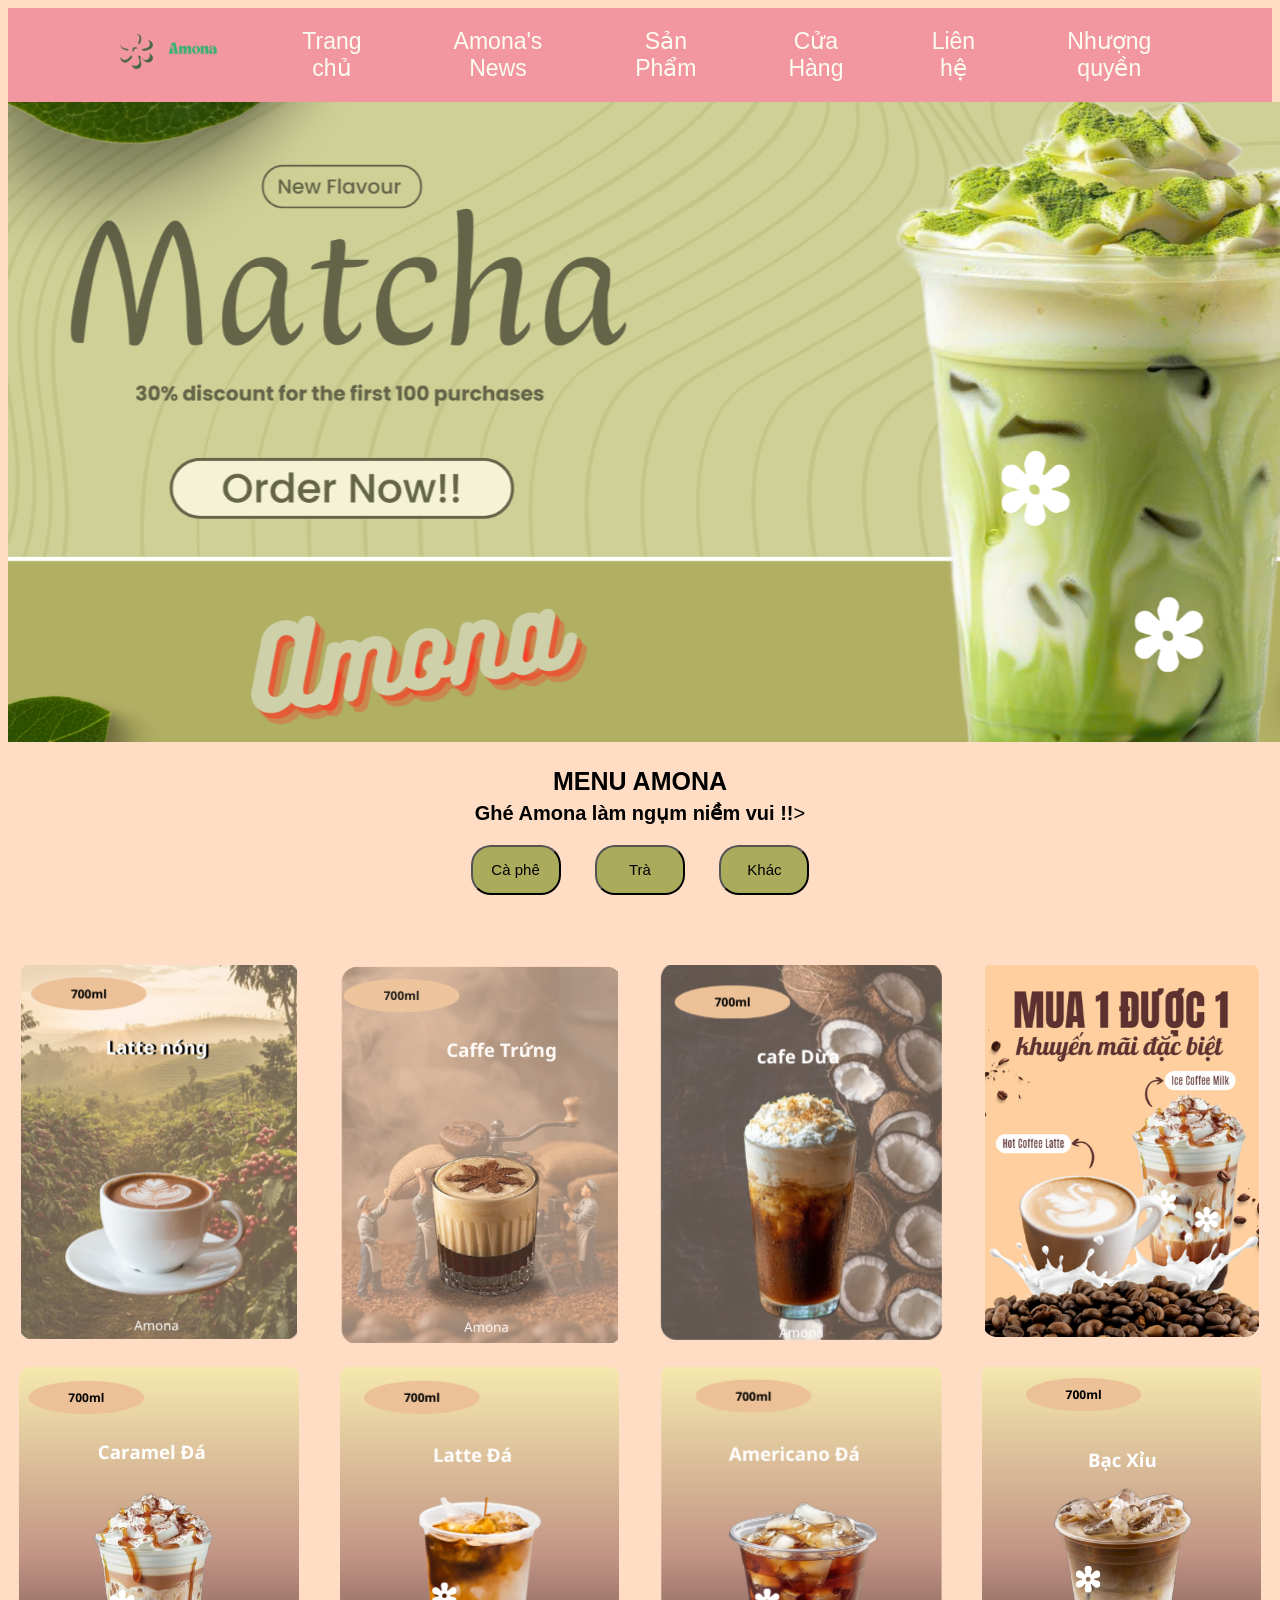
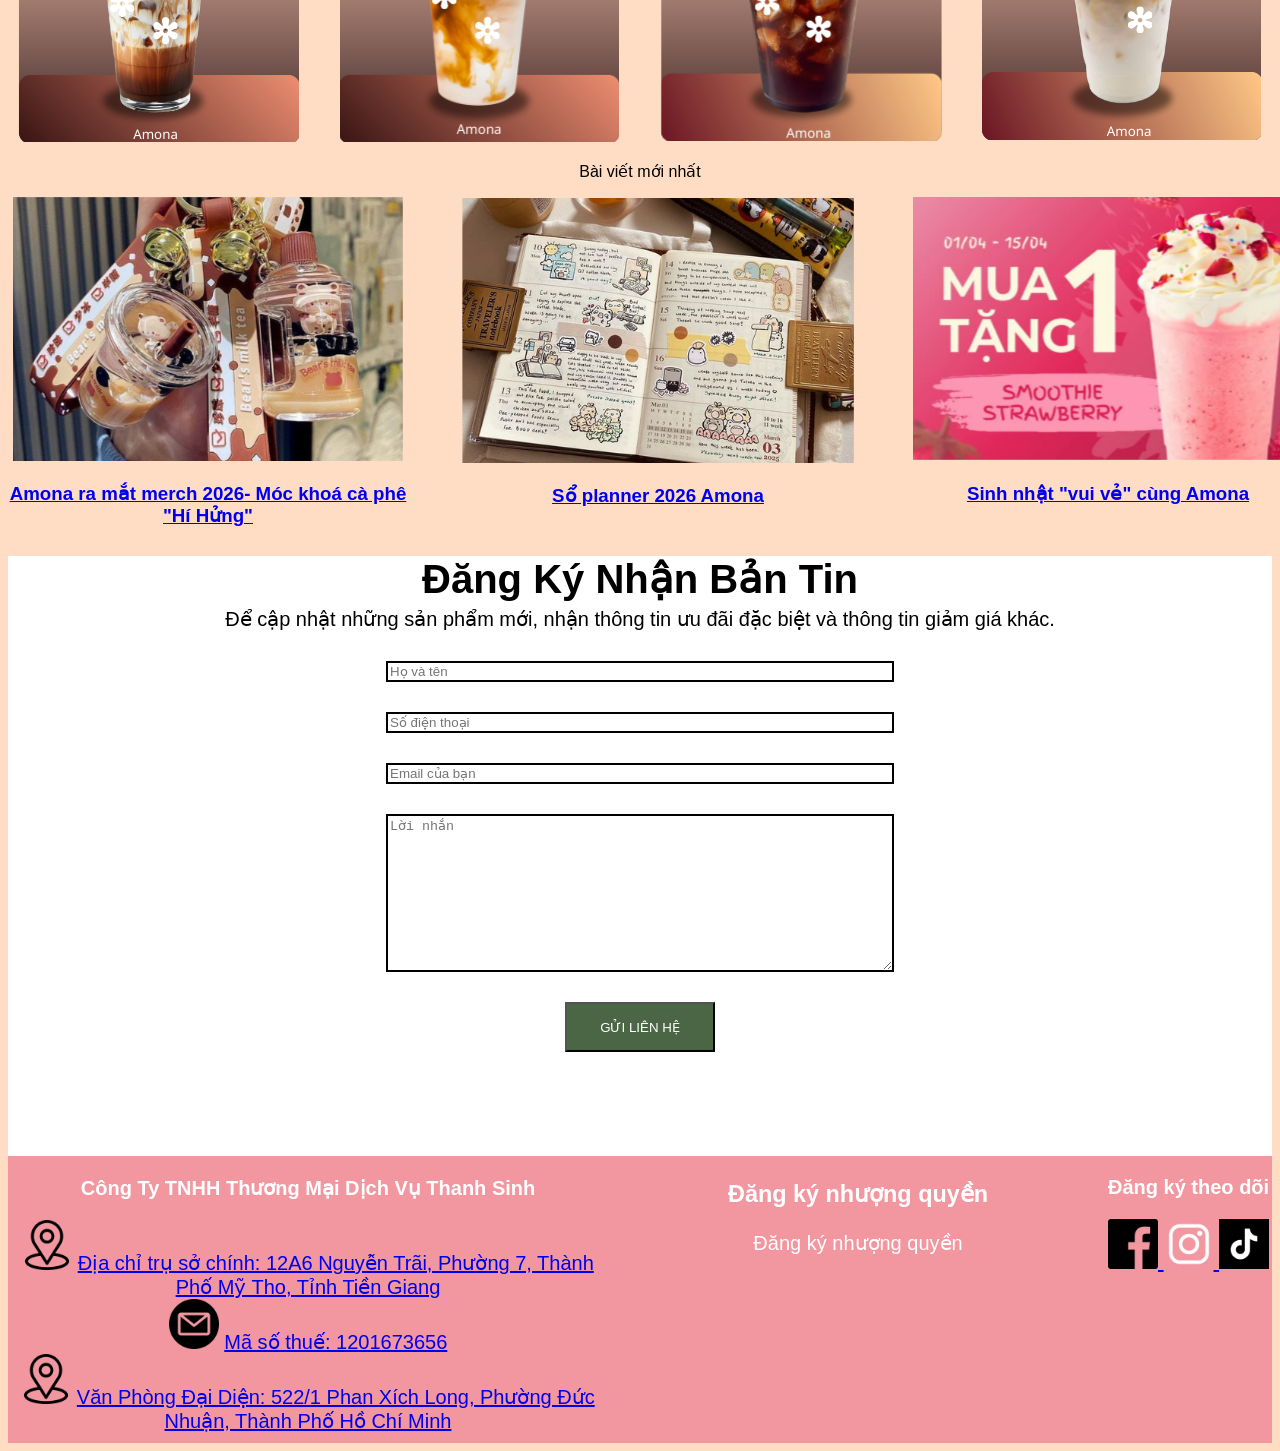
==== index.html @ 2e122b5d "new" ====
<!DOCTYPE html>
<html>
    <head lang="vi" >
        <meta charset="utf-8" />
        <title>Amona Coffee</title>
        <link href="images/logo.png" rel="icon" >
        <link href="style.css" rel="stylesheet" >
    </head>
    <body>
        <nav class="thanhdieuhuong">
            <div class="Menubar">
                <ul>
                    <li>
                        <a href="index.html">
                            <img src="images/logo.png" >
                        </a>
                    </li>
                    <li>
                        <a href="index.html">Trang chủ</a>
                    </li>
                    <li>
                        <a href="#news">Amona's News</a>
                    </li>
                    <li>
                        <a href="#menuquan">Sản Phẩm</a>
                    </li>
                    <li>
                        <a href="#lienhe">Cửa Hàng</a>
                    </li>
                    <li>
                        <a href="#lienhe">Liên hệ</a>
                    </li>
                    <li>
                        <a href="#lienhe">Nhượng quyền</a>
                    </li>
                </ul>
            </div>
        </nav>
        <div class="banner">
            <img src="images/banner.png" >
        </div>
        <div class="Menu" id="menuquan">
            <h2><strong>MENU AMONA</strong></h2>
            <p><strong>Ghé Amona làm ngụm niềm vui !!</strong>></p>
            <div>
                <button class="button" >Cà phê</button>
                <button class="button" >Trà</button>
                <button class="button" >Khác</button>
            </div>
            <div class="anhminhhoa">
                 <div class="cf">
                    <a href="#">
                        <img src="images/mon7.png">
                    </a>
                 </div>
                 <div class="cf">
                    <a href="#">
                        <img src="images/mon5.png">
                    </a>
                 </div>
                 <div class="cf">
                    <a href="#">
                        <img src="images/mon6.png">
                    </a>
                 </div>
                 <div class="cf">
                    <a href="#">
                        <img src="images/smallbanner.png">
                    </a>
                 </div>
                 <div class="cf">
                    <a href="#">
                        <img src="images/mon4.png">
                    </a>
                 </div>
                 <div class="cf">   
                    <a href="#">
                        <img src="images/mon3.png">
                    </a>
                 </div>
                 <div class="cf">
                    <a href="#">
                        <img src="images/mon2.png">
                    </a>
                 </div>
                 <div class="cf">
                    <a href="#">
                        <img src="images/mon1.png">
                    </a>
                 </div>
            </div>
        </div>
        <p>Bài viết mới nhất</p>
        <div class="News" id="news">
            <div class="lienket">
                <a href="#">
                    <img src="images/news3.png" alt='Amona ra mắt merch 2026- Móc khoá cà phê "Hí Hửng"'>
                    <h3>Amona ra mắt merch 2026- Móc khoá cà phê "Hí Hửng"</h3>
                </a>
            </div>
            <div class="lienket">
                <a href="#">
                    <img src="images/news2.png" alt="Sổ planner 2026 Amona">
                    <h3>Sổ planner 2026 Amona</h3>
                </a>
            </div>
            <div class="lienket">
                <a href="#">
                    <img src="images/news1.png" alt='Sinh nhật "vui vẻ" cùng Amona'>
                    <h3>Sinh nhật "vui vẻ" cùng Amona</h3>
                </a>
            </div>
        </div>
        <div class="dangky">
            <form>
                <h1>Đăng Ký Nhận Bản Tin</h1>
                <p>Để cập nhật những sản phẩm mới, nhận thông tin ưu đãi đặc biệt và thông tin giảm giá khác.</p>
                <input type="text" required placeholder="Họ và tên" />
                <input type="tel" required placeholder="Số điện thoại" />
                <input type="text" placeholder="Email của bạn" />
                <textarea rows="10" cols="10" placeholder="Lời nhắn"></textarea>
                <button type="submit" >GỬI LIÊN HỆ</button>
            </form>
        </div>
    </body>
    <footer id="lienhe">
        <div class="thongtin">
            <p><strong>Công Ty TNHH Thương Mại Dịch Vụ Thanh Sinh</strong></p>
            <div class="tt">
                <img src="images/icon4.png">
                <a href="#">Địa chỉ trụ sở chính: 12A6 Nguyễn Trãi, Phường 7, Thành Phố Mỹ Tho, Tỉnh Tiền Giang</a>
            </div>
            <div class="tt">
                <img src="images/icon5.png">
                <a href="#">Mã số thuế: 1201673656</a>
            </div>
            <div class="tt">
                <img src="images/icon4.png">
                <a href="#">Văn Phòng Đại Diện: 522/1 Phan Xích Long, Phường Đức Nhuận, Thành Phố Hồ Chí Minh</a>
            </div>
        </div>
        <div class="nhuongquyen">
            <h3>Đăng ký nhượng quyền</h3>
            <p>Đăng ký nhượng quyền</p>
        </div>
        <div class="theodoi">
            <p><strong>Đăng ký theo dõi</strong></p>
            <a href="#">
                <img src="images/icon1.png">
            </a>
            <a href="#">
                <img src="images/icon2.png">
            </a>
            <a href="#">
                <img src="images/icon3.png">
            </a>
        </div>
    </footer>
</html>
---- style.css ----
body {
    background-color: #ffddc4;
    text-align: center;
    font-family: Arial, Helvetica,sans-serif;
}

.thanhdieuhuong .Menubar ul{
    list-style: none;
    display: flex;
    background-color: #f297a0;
    margin: 0;
    padding: 0 70px;
    align-items: center;
}

.thanhdieuhuong .Menubar ul li {
    background-color: #f297a0;
    padding: 10px 15px;
}

.thanhdieuhuong .Menubar ul li img{
    width: 100px;
    height: auto;
}

.thanhdieuhuong .Menubar ul li a{
    color: #fcfcf1;
    font-size:23px;
    text-decoration: none;
    padding: 10px 25px;
    display:block;
}

.thanhdieuhuong .Menubar ul li:hover a{
    background-color: #c66f80;
    color: #4a6644;
}

.banner {
    width: 100%;
    height: auto;
}

.Menu h2{
    margin-bottom: 5px;
    font-size: 25px;
}

.Menu p{
    margin: 5px auto 20px auto;
    font-size: 20px;
}

.Menu .button{
    background-color: #aaac5c;
    align-items: center;
    border-radius: 20px;
    width: 90px;
    height: 50px;
    font-family: sans-serif;
    font-style: bold;
    font-size: 15px;
    margin: auto 15px;
    margin-bottom: 70px;
}

.Menu .button:hover {
    background-color: #4a6644;
    color:#ffffff;
    cursor: pointer;
}

.Menu .anhminhhoa {
    display: grid;
    grid-template-columns: repeat(4, 1fr);
    gap: 20px;
}

.Menu .anhminhhoa .cf img:hover{
    cursor: pointer;
    transform: scale(0.75);
}

.News p{
    font-size: 35px;
}

.News{
    display:flex;
    gap: 50px;
    justify-content: space-between;
}

.News .lienket h3{
    width: 400px;
}

.News .lienket img:hover, h3:hover {
    cursor: pointer;
    transform: scale(0.75);
    text-decoration: underline;
}

.dangky{
    background-color: #ffffff;
}

.dangky h1{
    font-size: 40px;
    text-align: center;
    margin-top: 10px;
    margin-bottom: 5px;
}

.dangky p{
    margin-top: 5px;
    font-size: 20px;
}

.dangky form{
    width: 100%;
    height: 600px;
    margin: auto;
}

.dangky form input, form textarea {
    display: grid;
    border: 2px solid black;
    margin:30px auto;
    text-align: left;
    width: 500px;
}

.dangky form button {
    width: 150px;
    height: 50px;
    background-color: #4a6644;
    color: #ffffff;
}

.dangky form button:hover{
    background-color: #aaac5c;
    cursor:pointer;
}

footer {
    display: flex;
    gap: 50px;
    color:white;
    background-color: #f297a0;
    display: flex;
    font-size: 20px;
}

footer .thongtin {
    display: flex;
    flex-direction: column;
    margin-bottom: 10px;
    width: 600px;
}

footer .thongtin img{
    width: 50px;
    height: 50px;
}

footer .thongtin img:hover{
    cursor: pointer;
}

footer .nhuongquyen p{
    width: 400px;
}

footer .theodoi a img{
    width: 50px;
    height: 50px;
}

footer .theodoi a img:hover{
    cursor: pointer;
}
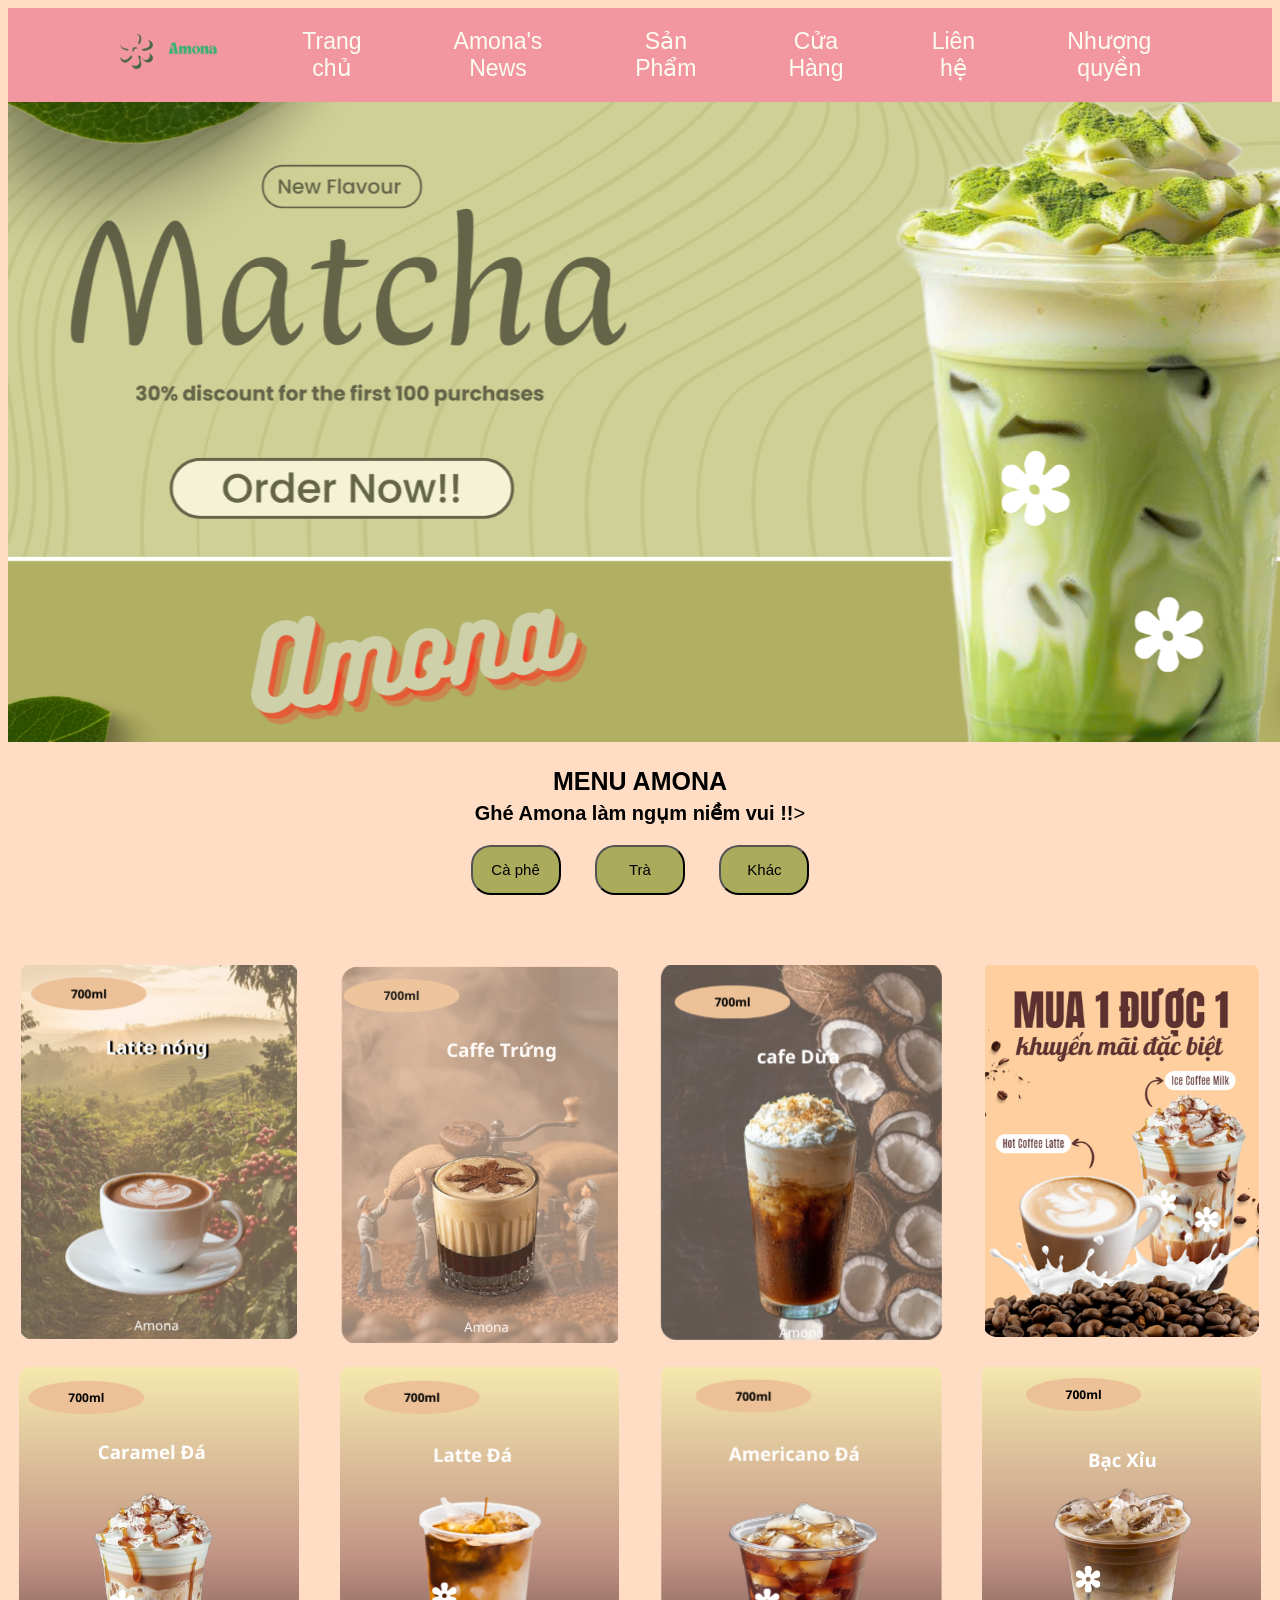
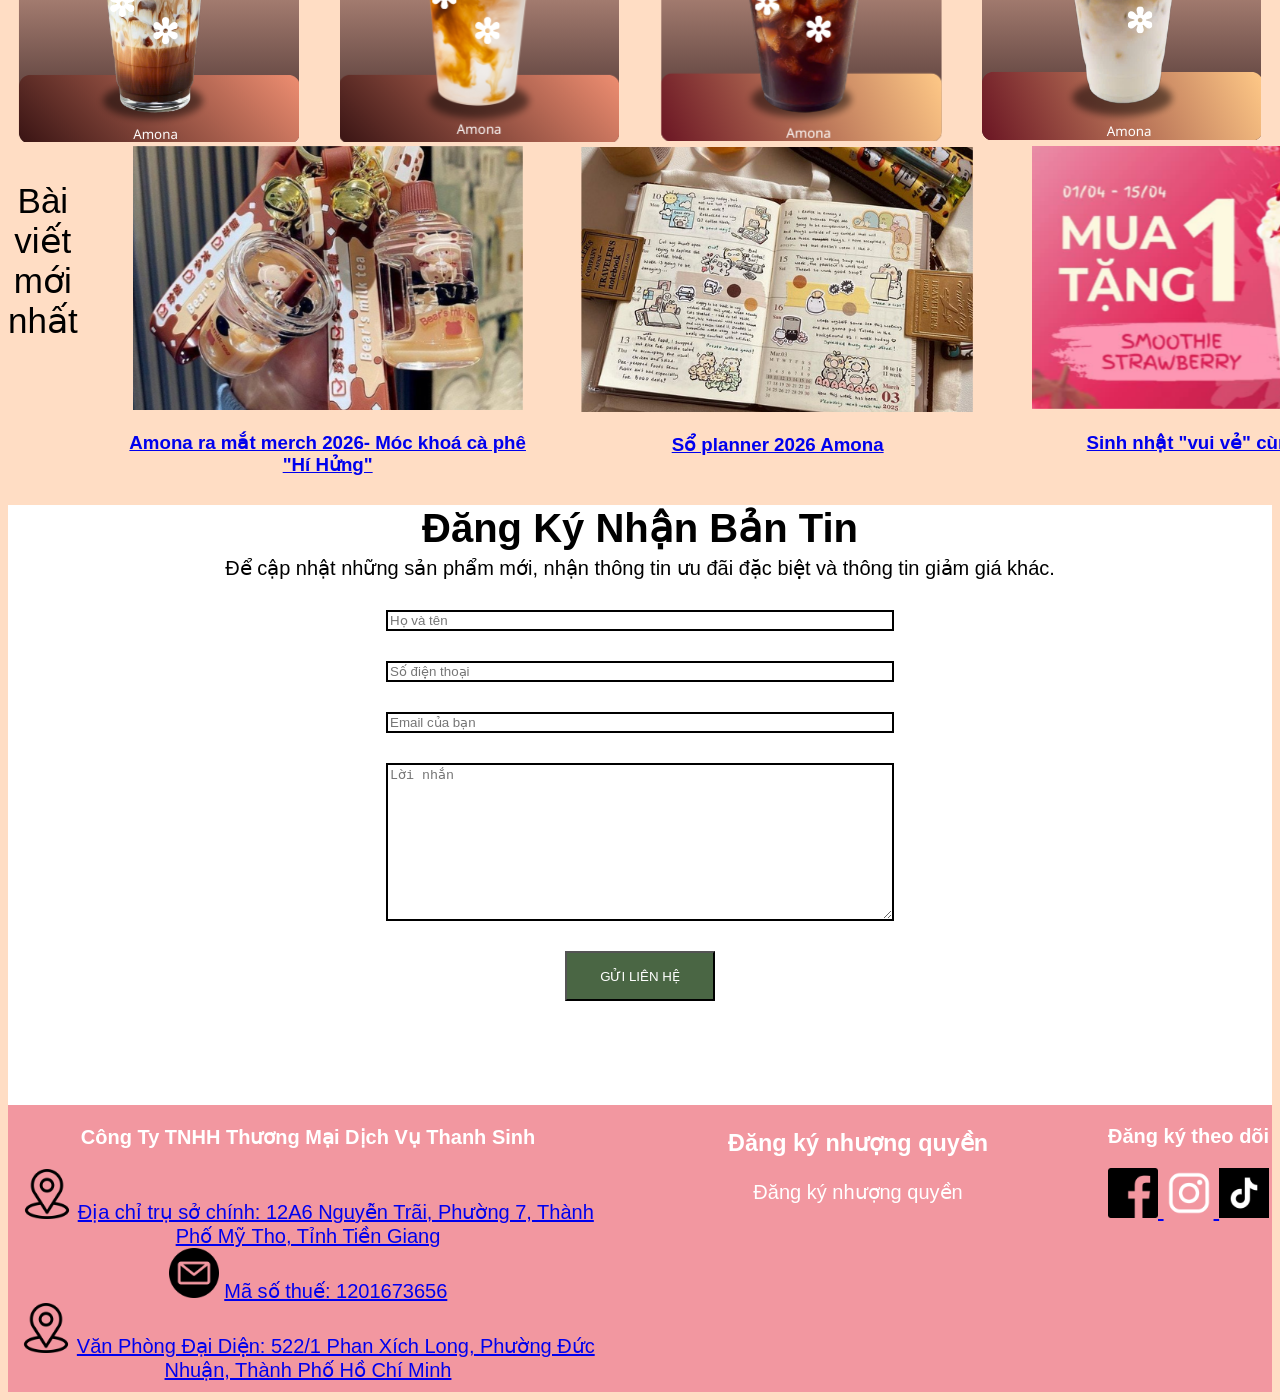
==== commit a50ab2ec: "Update index.html" ====
--- a/index.html
+++ b/index.html
@@ -90,8 +90,8 @@
                  </div>
             </div>
         </div>
-        <p>Bài viết mới nhất</p>
         <div class="News" id="news">
+            <p>Bài viết mới nhất</p>
             <div class="lienket">
                 <a href="#">
                     <img src="images/news3.png" alt='Amona ra mắt merch 2026- Móc khoá cà phê "Hí Hửng"'>
@@ -156,4 +156,5 @@
             </a>
         </div>
     </footer>
-</html>+
+</html>
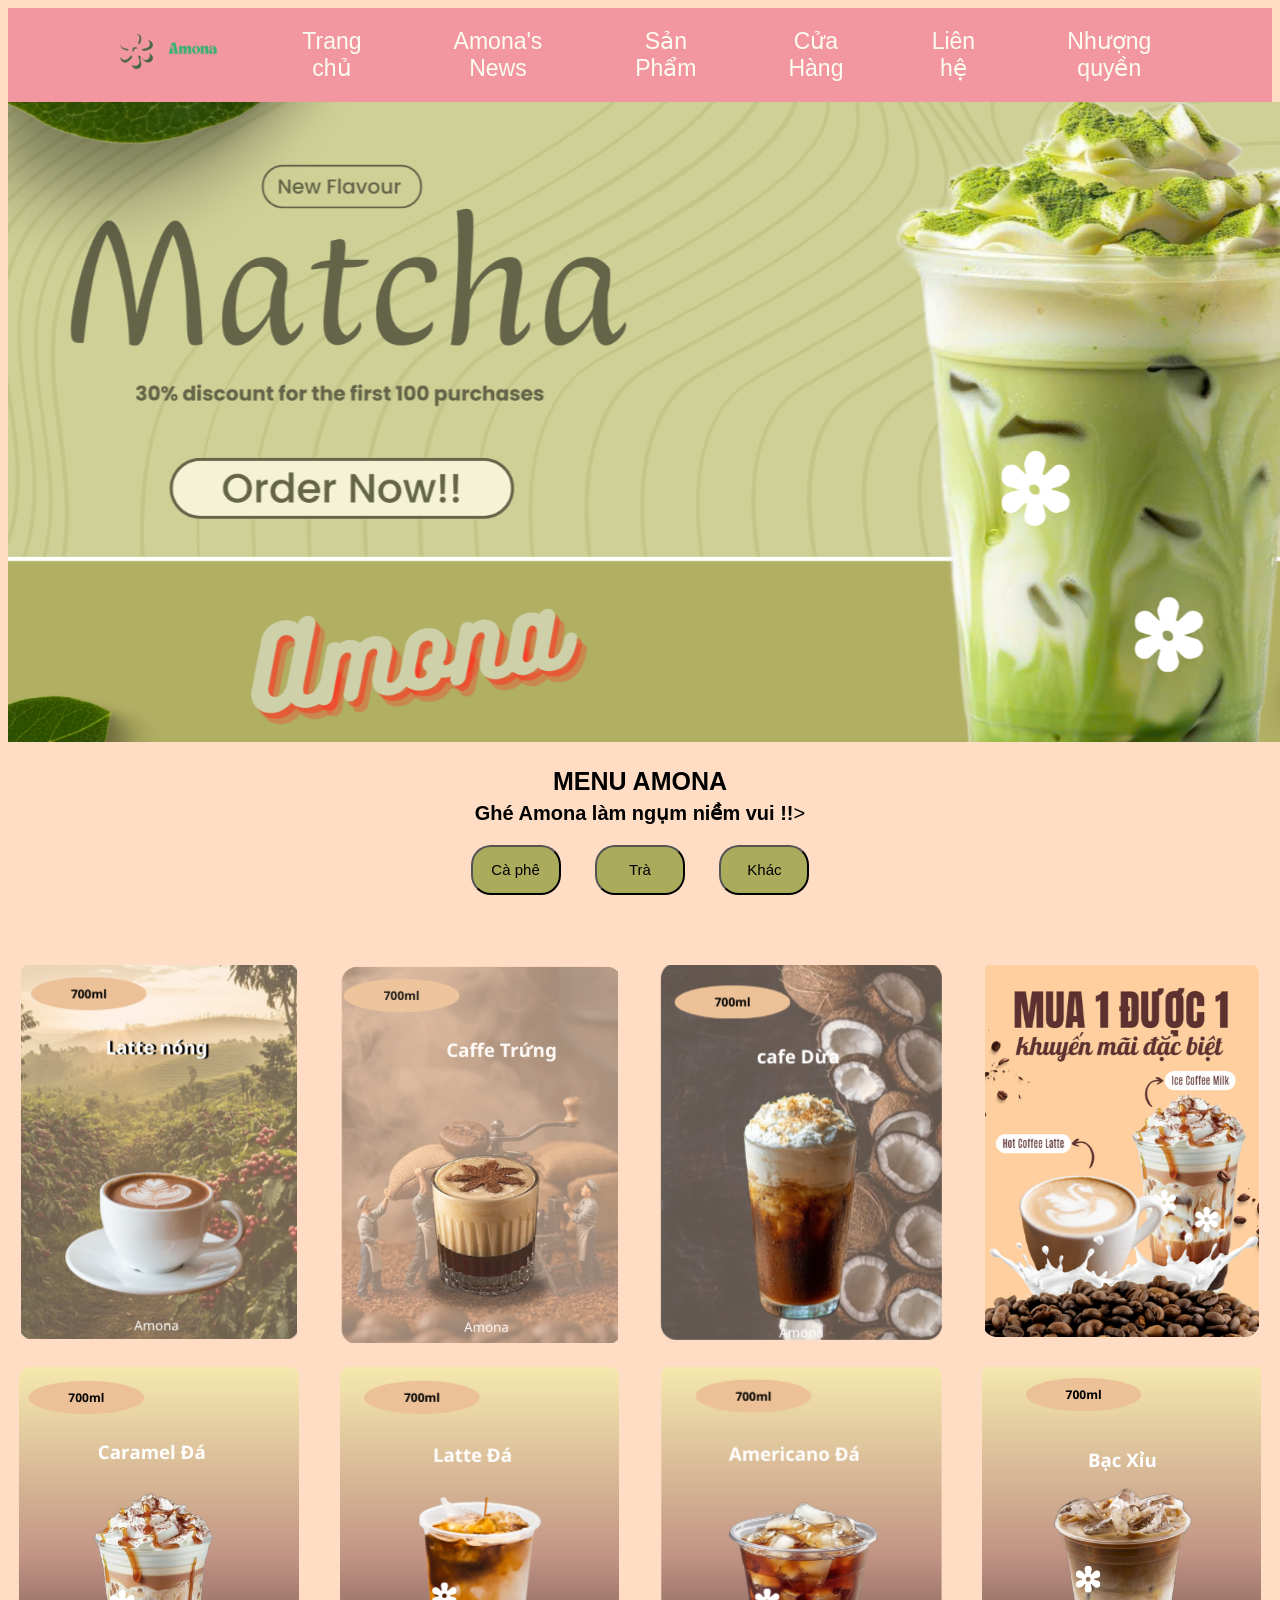
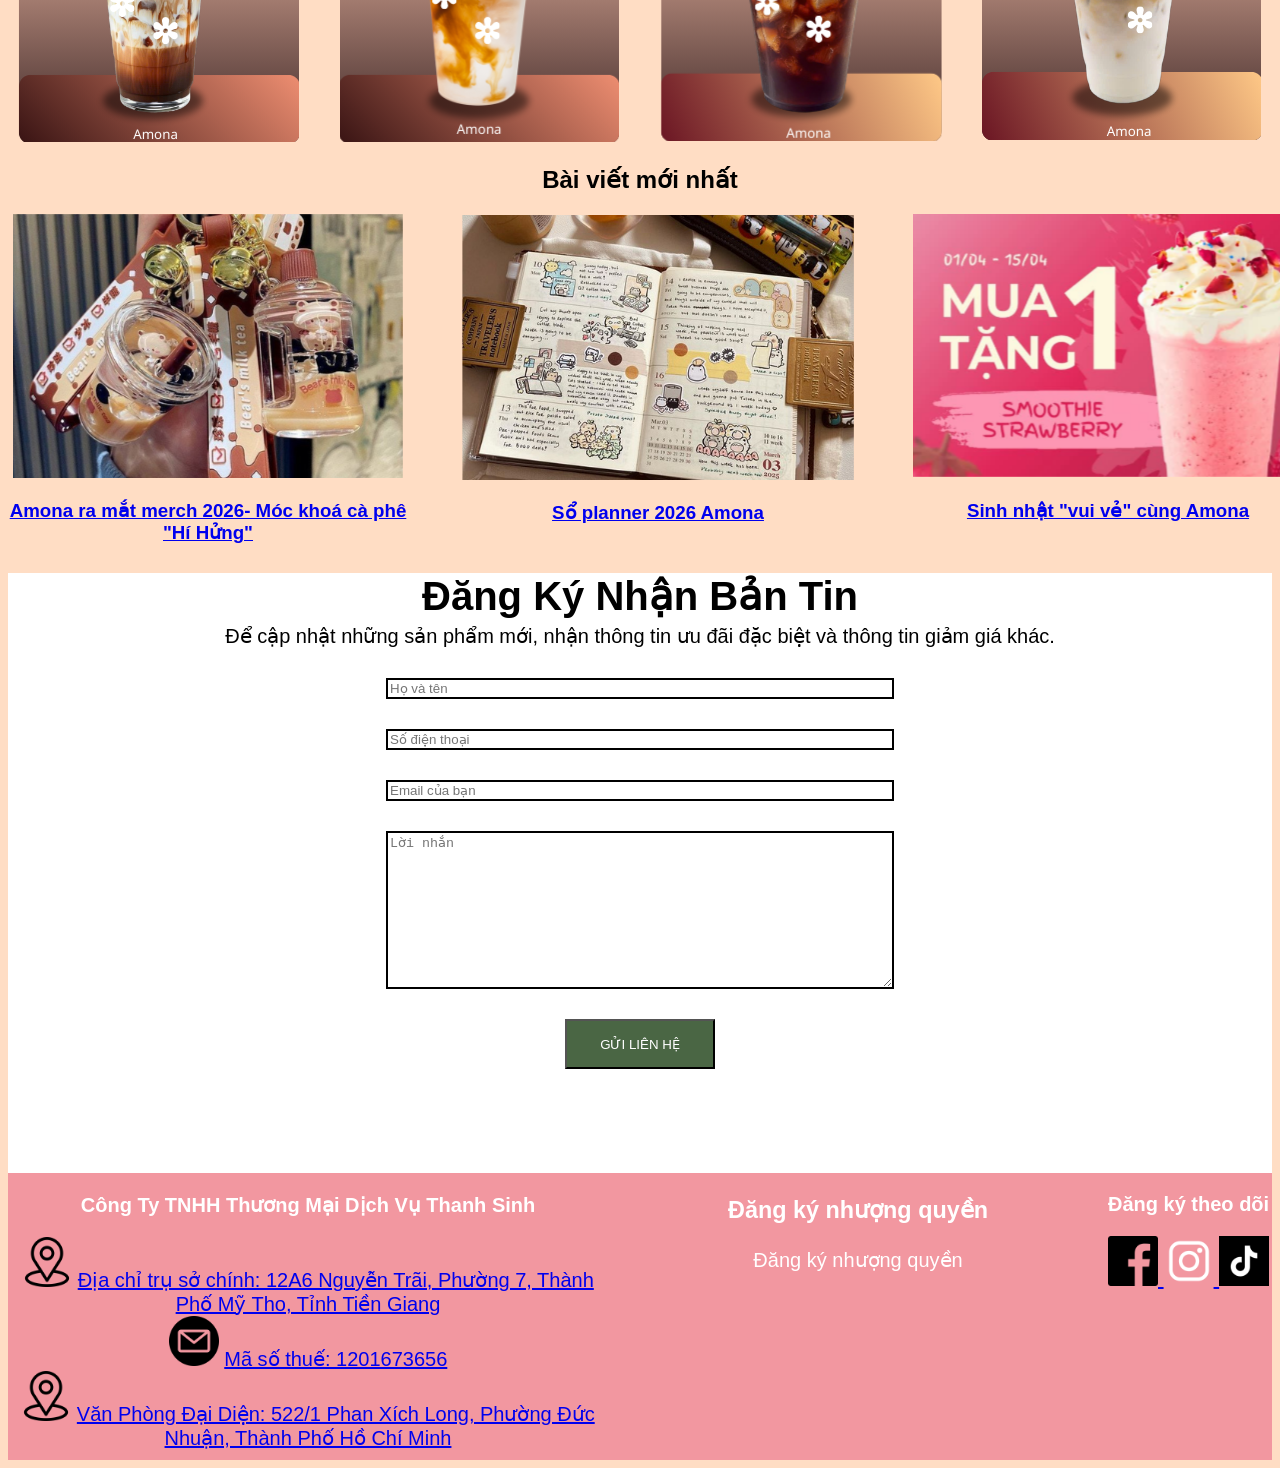
==== commit 9e754f4c: "Update index.html" ====
--- a/index.html
+++ b/index.html
@@ -90,8 +90,8 @@
                  </div>
             </div>
         </div>
+        <h2>Bài viết mới nhất</h2>
         <div class="News" id="news">
-            <p>Bài viết mới nhất</p>
             <div class="lienket">
                 <a href="#">
                     <img src="images/news3.png" alt='Amona ra mắt merch 2026- Móc khoá cà phê "Hí Hửng"'>
@@ -158,3 +158,4 @@
     </footer>
 
 </html>
+
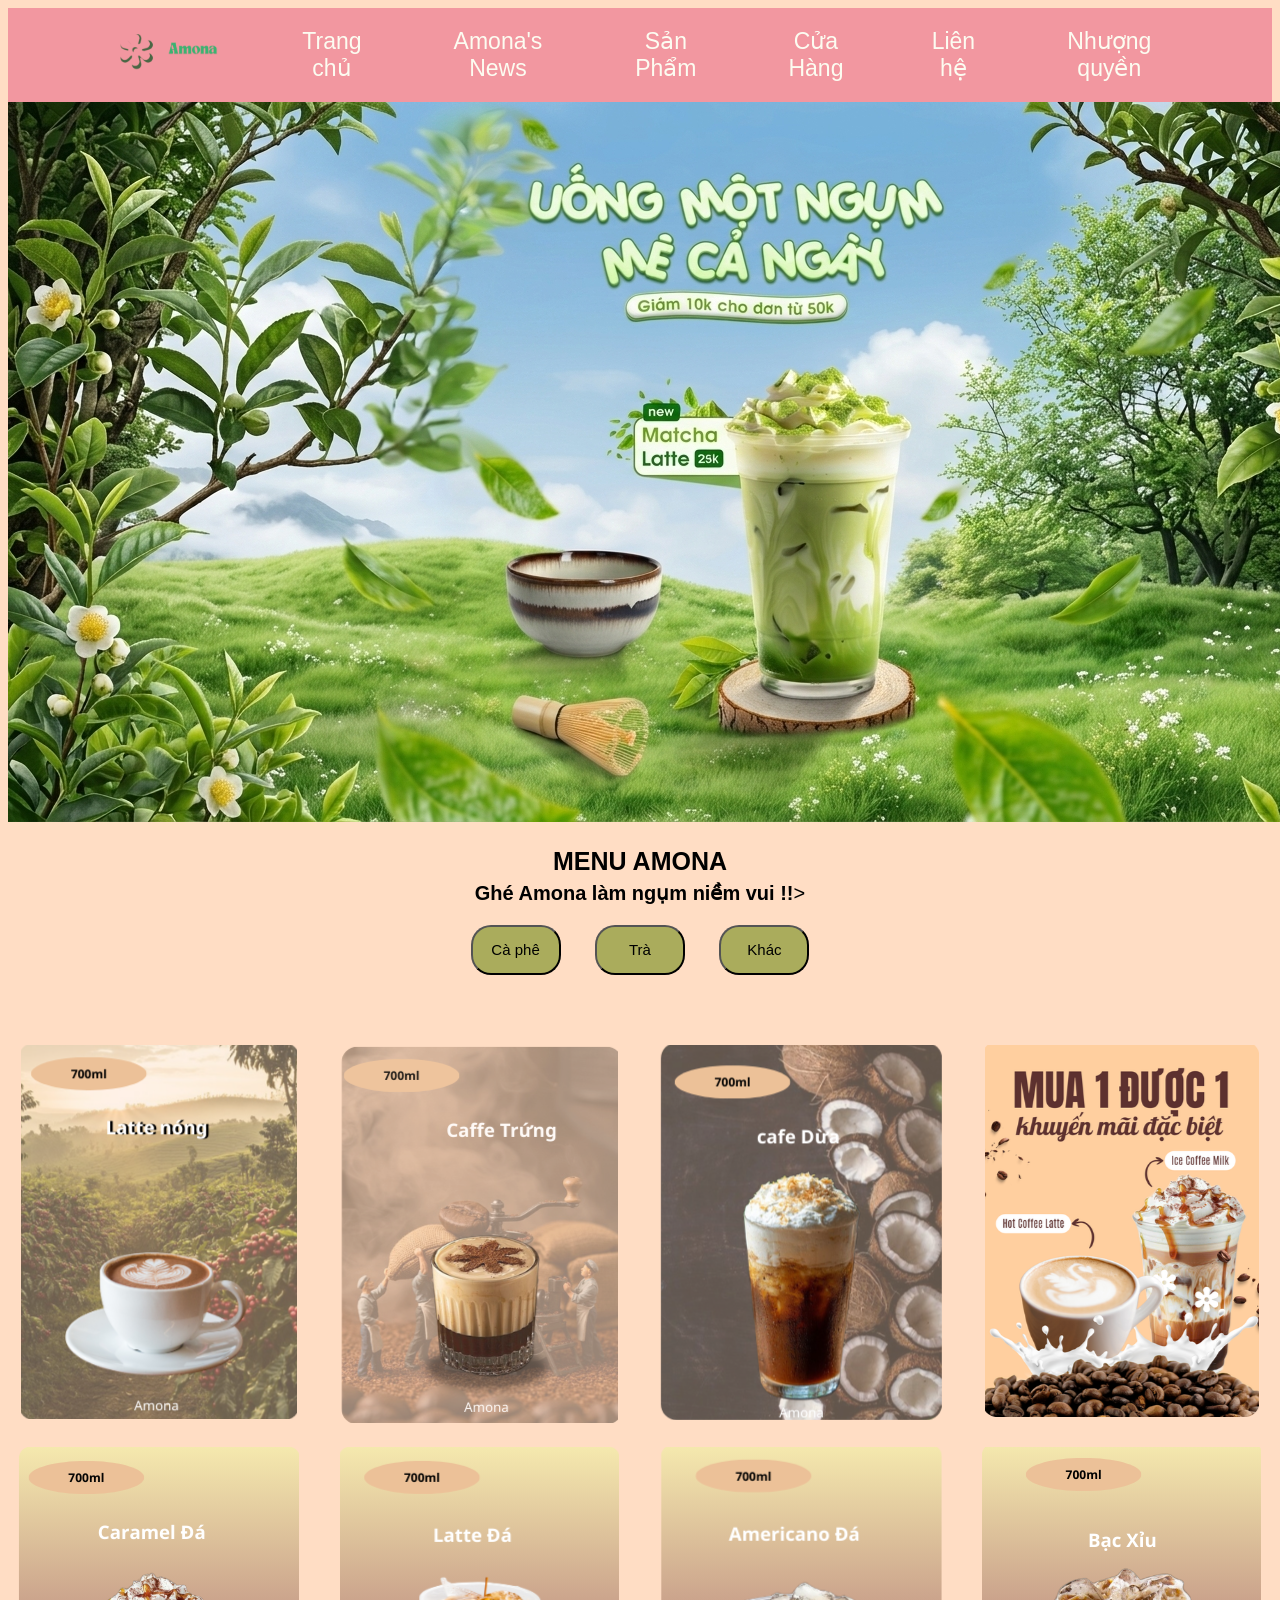
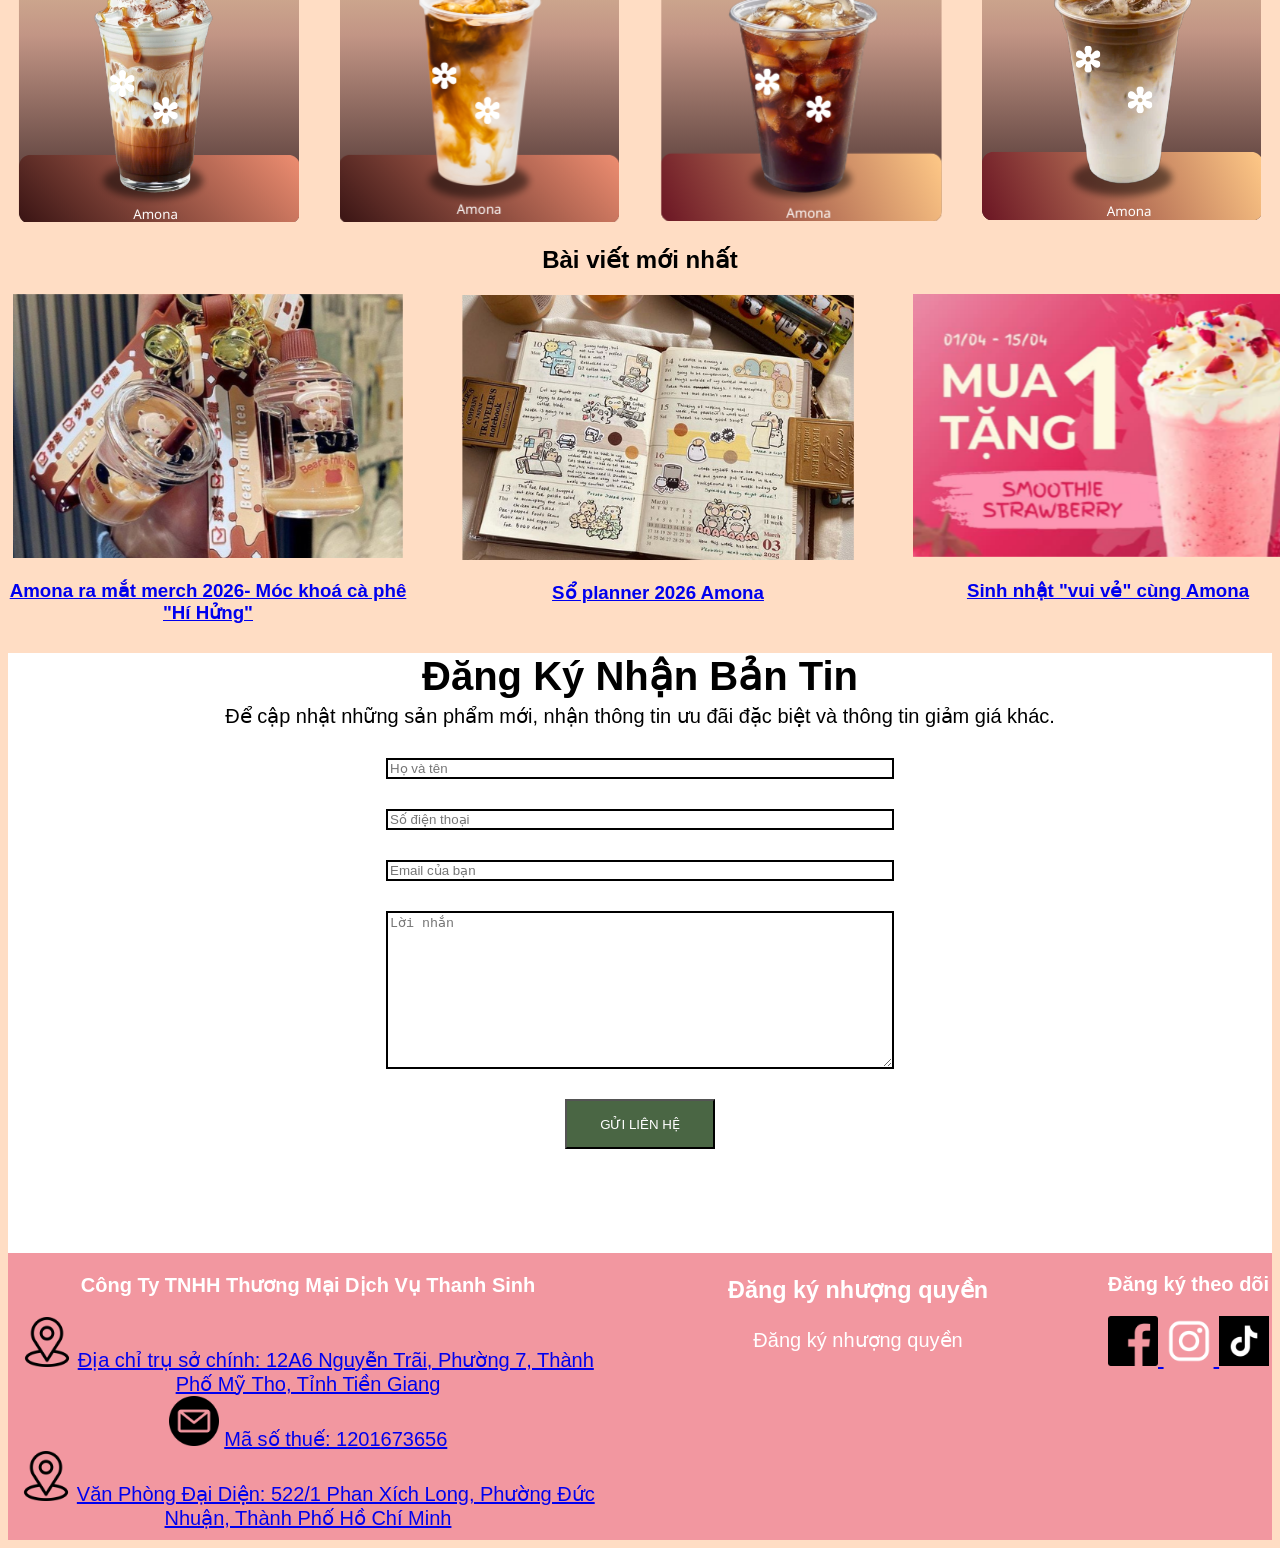
==== commit 9e70ad7d: "Update index.html" ====
--- a/index.html
+++ b/index.html
@@ -37,7 +37,7 @@
             </div>
         </nav>
         <div class="banner">
-            <img src="images/banner.png" >
+            <img src="images/banner1.png" >
         </div>
         <div class="Menu" id="menuquan">
             <h2><strong>MENU AMONA</strong></h2>
@@ -159,3 +159,4 @@
 
 </html>
 
+
--- a/style.css
+++ b/style.css
@@ -79,10 +79,6 @@
 .Menu .anhminhhoa .cf img:hover{
     cursor: pointer;
     transform: scale(0.75);
-}
-
-.News p{
-    font-size: 35px;
 }
 
 .News{
@@ -179,4 +175,5 @@
 
 footer .theodoi a img:hover{
     cursor: pointer;
-}+
+}
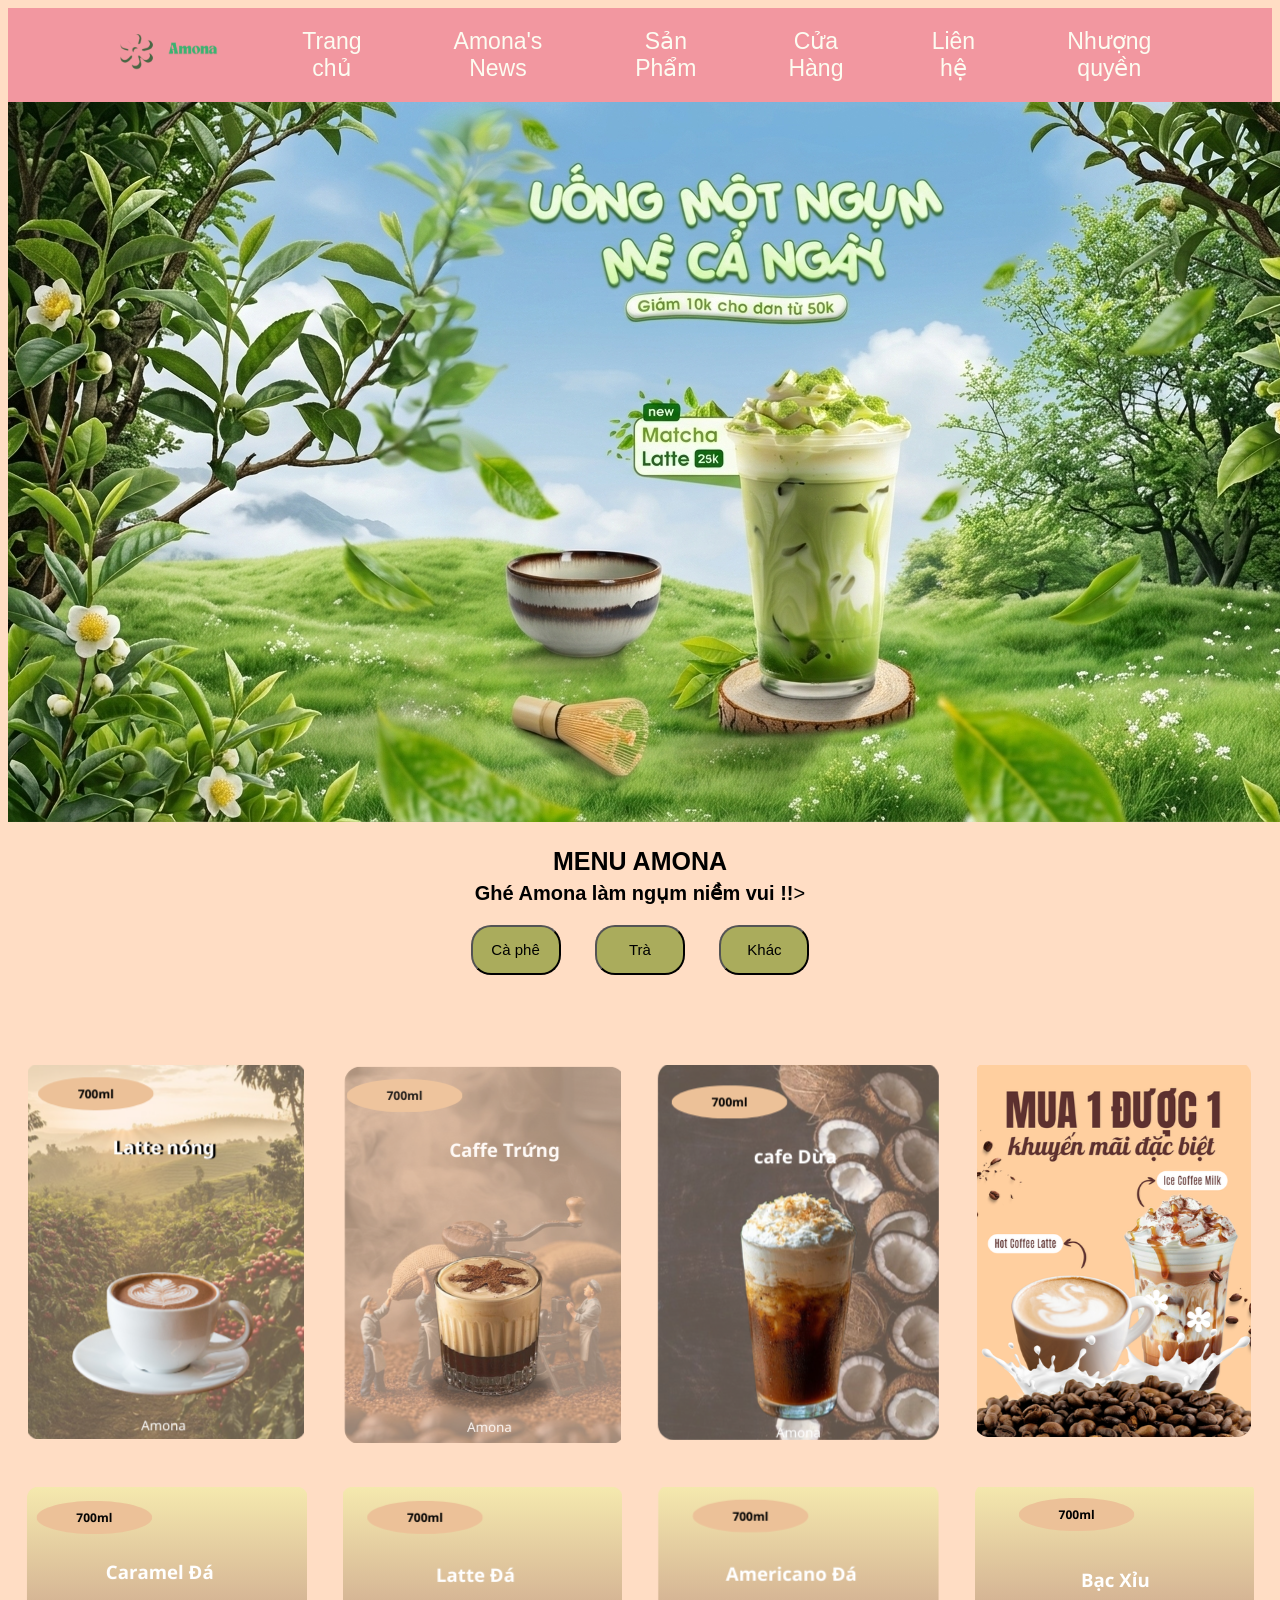
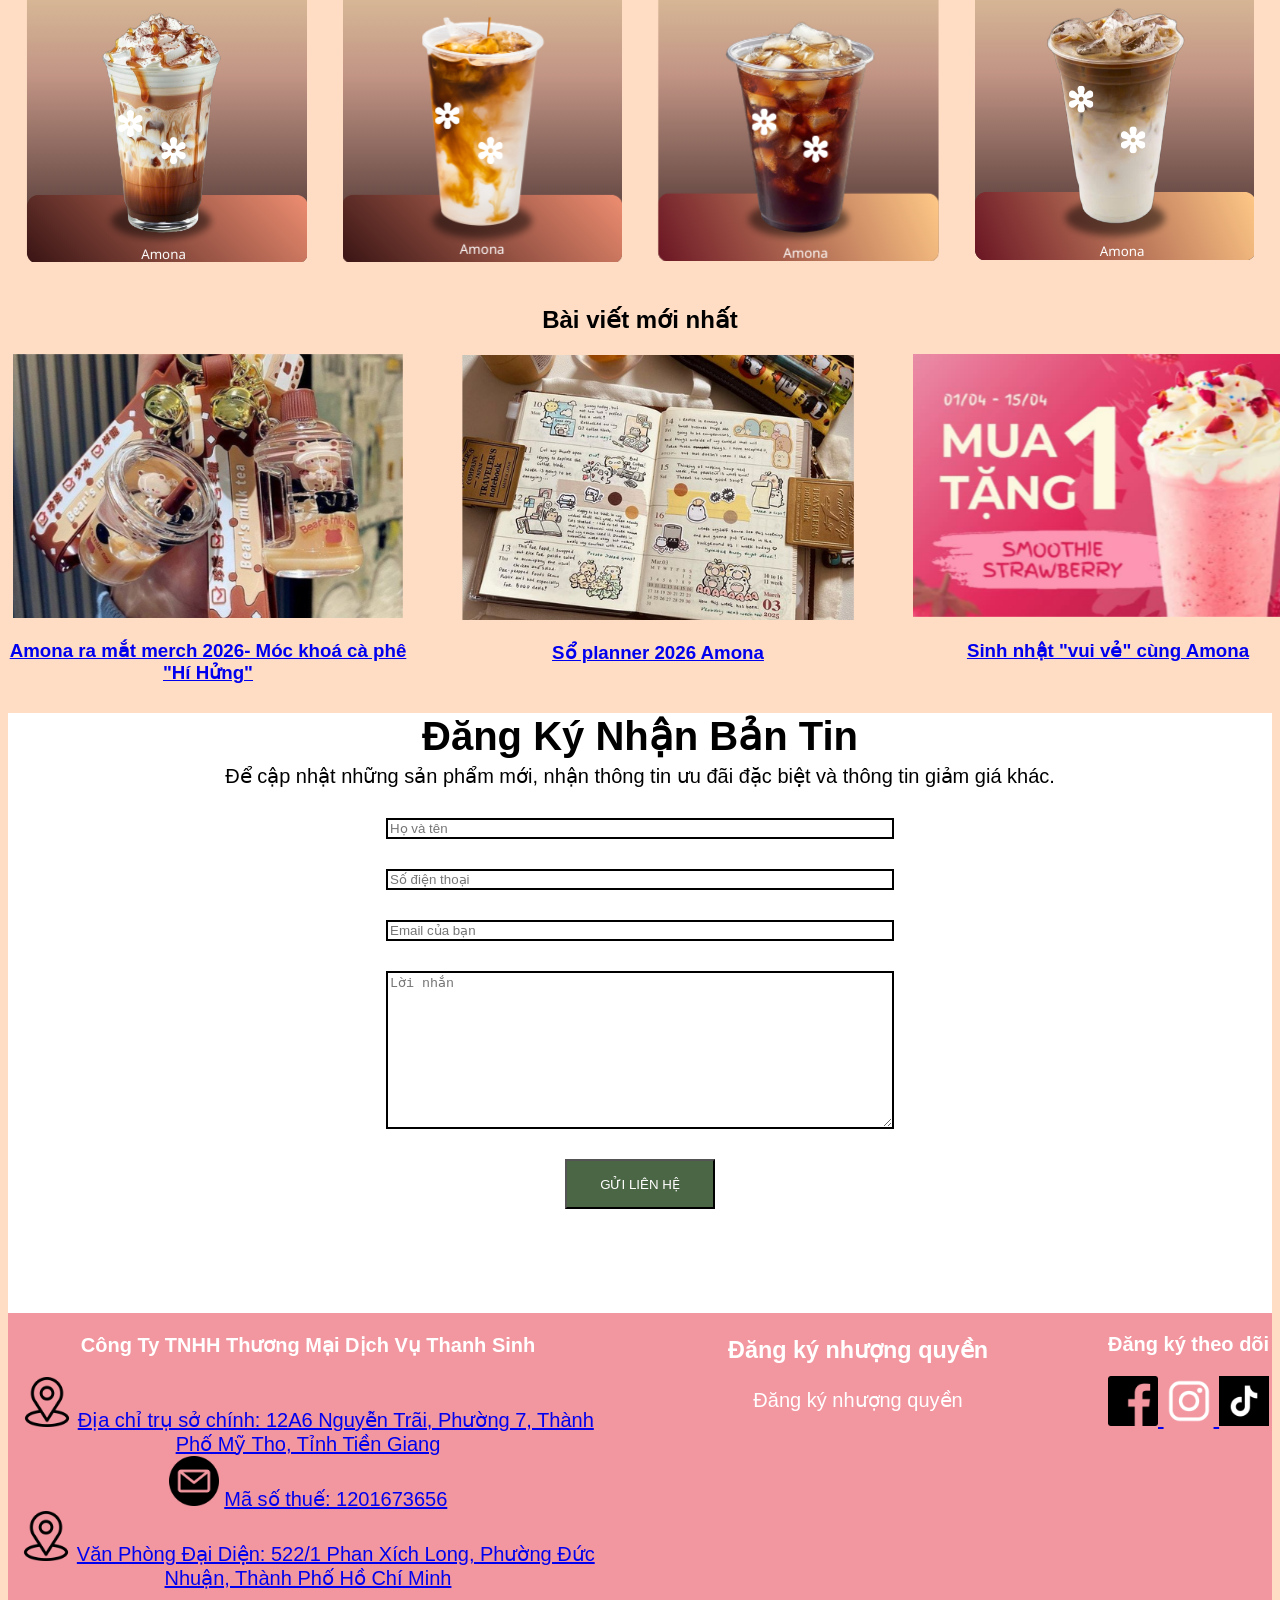
==== commit 207819e3: "Add files via upload" ====
--- a/index.html
+++ b/index.html
@@ -19,7 +19,7 @@
                         <a href="index.html">Trang chủ</a>
                     </li>
                     <li>
-                        <a href="#news">Amona's News</a>
+                        <a href="pages/news.html" target="_blank">Amona's News</a>
                     </li>
                     <li>
                         <a href="#menuquan">Sản Phẩm</a>
@@ -156,7 +156,4 @@
             </a>
         </div>
     </footer>
-
-</html>
-
-
+</html>
--- a/style.css
+++ b/style.css
@@ -71,15 +71,21 @@
 }
 
 .Menu .anhminhhoa {
-    display: grid;
-    grid-template-columns: repeat(4, 1fr);
-    gap: 20px;
+    display: flex;
+    flex-wrap: wrap;
+}
+
+.Menu .anhminhhoa .cf{
+    width: 25%;
+    height: auto;
+    margin: 20px auto;
 }
 
 .Menu .anhminhhoa .cf img:hover{
     cursor: pointer;
     transform: scale(0.75);
 }
+
 
 .News{
     display:flex;
@@ -175,5 +181,49 @@
 
 footer .theodoi a img:hover{
     cursor: pointer;
-
-}
+}
+
+.gallery-container {
+    display: flex;            
+    flex-direction: row;      
+    gap: 10px;                  
+    width: 100%px;
+    overflow-x: auto;  
+}
+
+
+.image-box {
+    flex: 1;                   
+    width: 316px;
+    height: 700px;      
+    overflow: hidden;
+    box-shadow: 0 4px 6px rgba(0,0,0,0.1);
+}
+
+.image-box img {
+    width: 316px;
+    height: 448px;
+    object-fit: cover;          
+    display: block;
+    margin-left: 100px;
+    border-radius: 8px;
+}
+
+.image-content {
+    padding: 15px;
+    text-align: center;
+    width: 316px;
+    margin-left: 100px;
+}
+
+.image-content h3 {
+    font-size: 18px;
+    color: #333;
+    margin-bottom: 8px;
+}
+
+.image-content p {
+    font-size: 14px;
+    color: #666;
+    line-height: 1.5;
+}
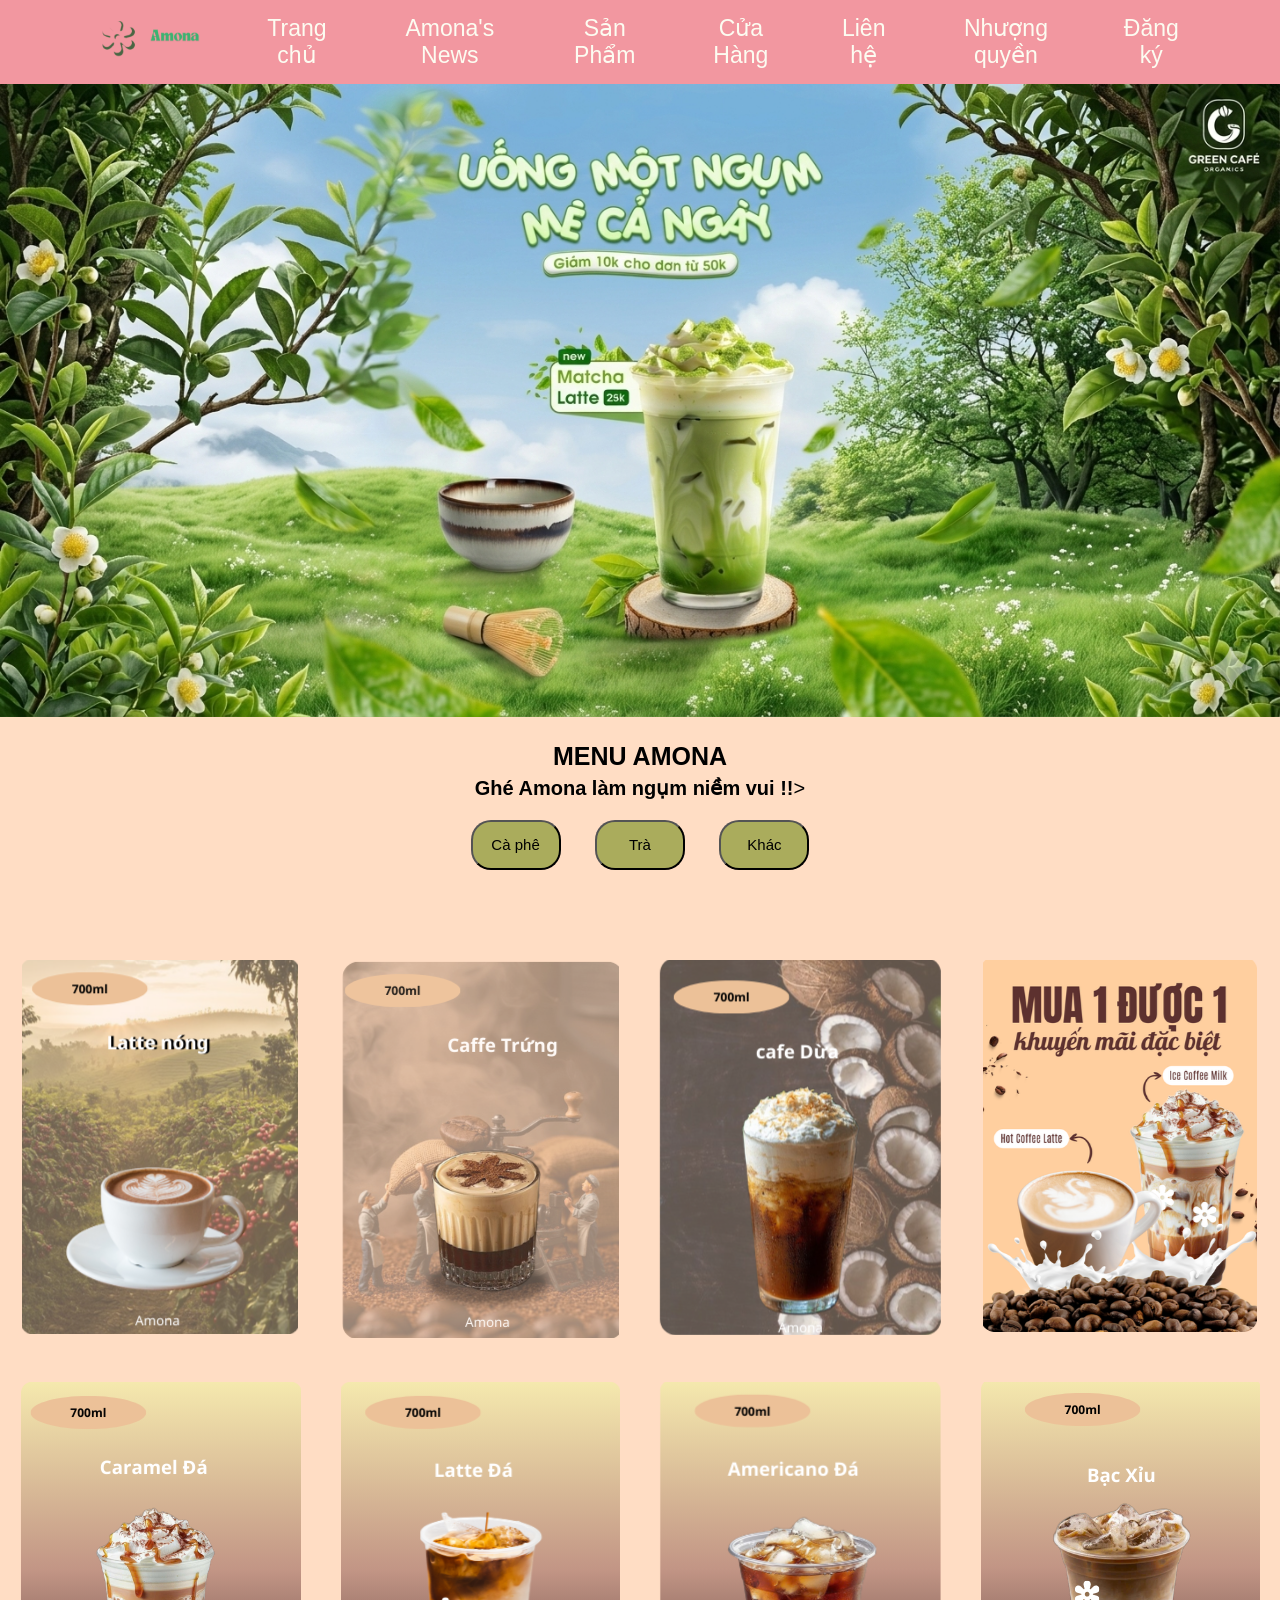
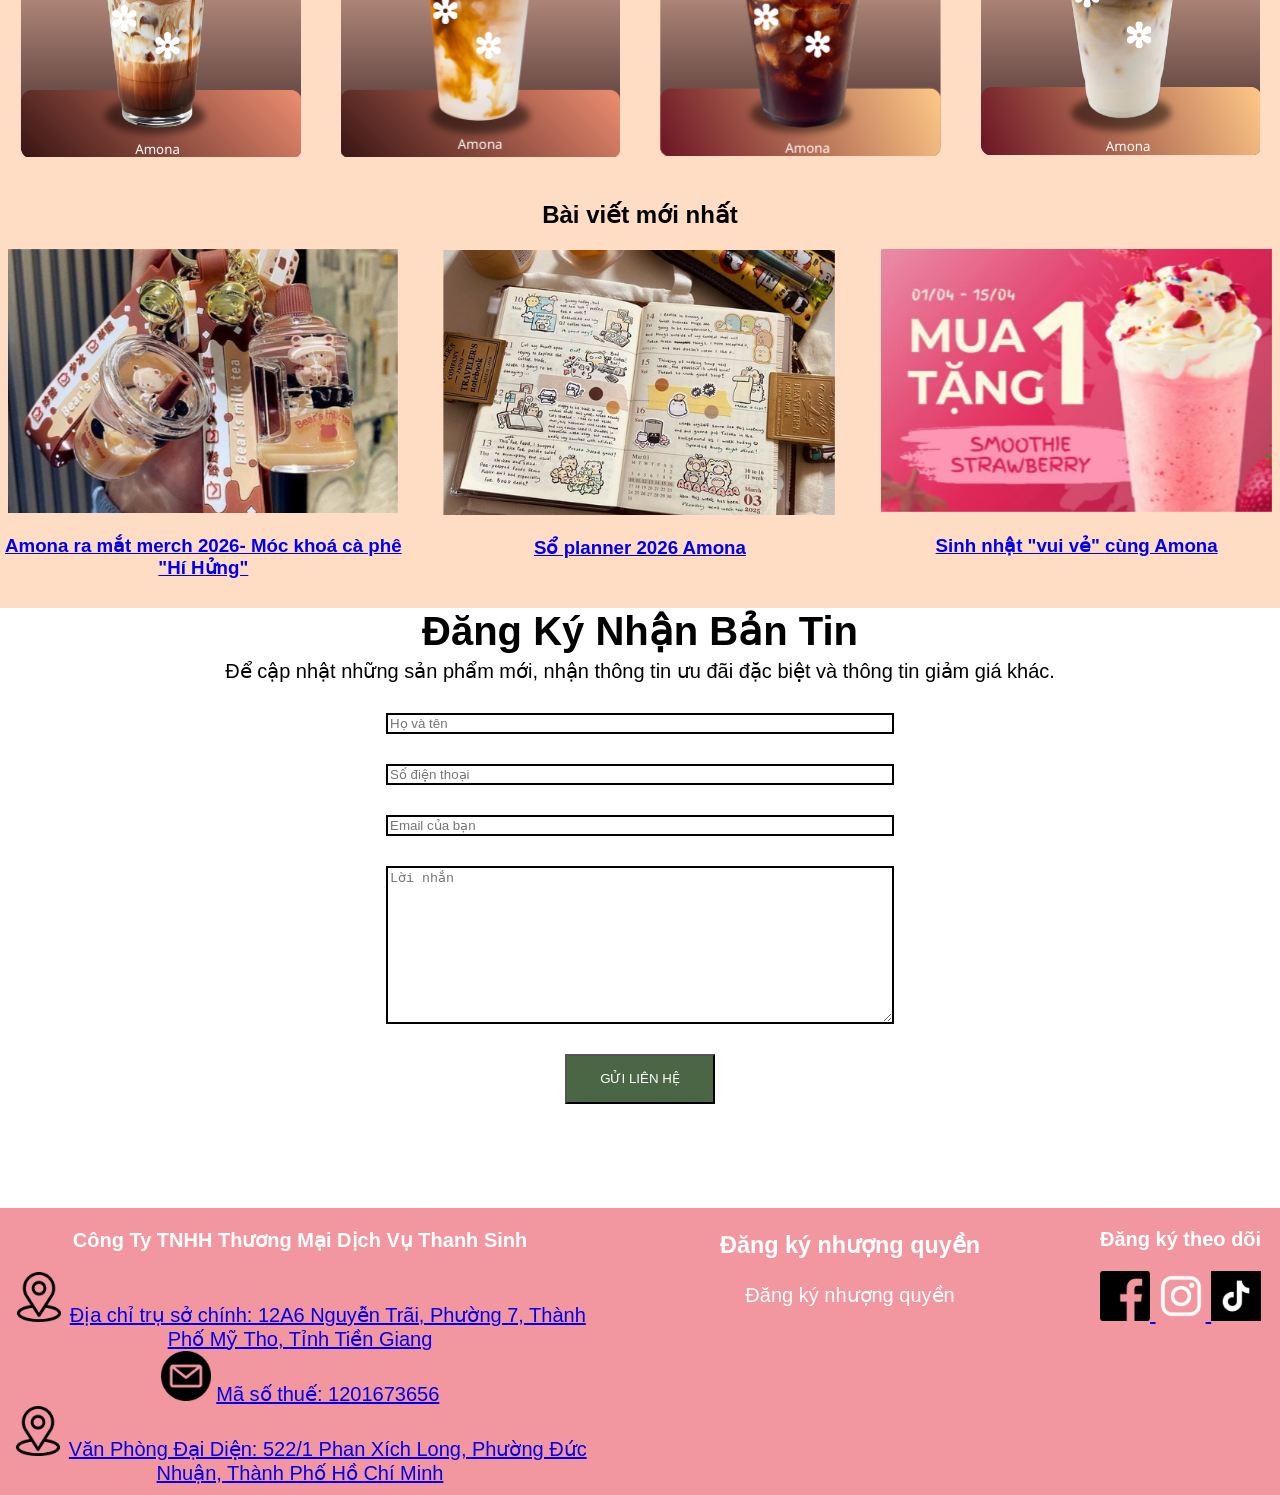
==== commit de850293: "Add files via upload" ====
--- a/index.html
+++ b/index.html
@@ -4,7 +4,7 @@
         <meta charset="utf-8" />
         <title>Amona Coffee</title>
         <link href="images/logo.png" rel="icon" >
-        <link href="style.css" rel="stylesheet" >
+        <link href="css/style.css" rel="stylesheet" >
     </head>
     <body>
         <nav class="thanhdieuhuong">
@@ -22,7 +22,7 @@
                         <a href="pages/news.html" target="_blank">Amona's News</a>
                     </li>
                     <li>
-                        <a href="#menuquan">Sản Phẩm</a>
+                        <a href="pages/products.html" target="_blank">Sản Phẩm</a>
                     </li>
                     <li>
                         <a href="#lienhe">Cửa Hàng</a>
@@ -32,6 +32,9 @@
                     </li>
                     <li>
                         <a href="#lienhe">Nhượng quyền</a>
+                    </li>
+                    <li>
+                        <a href="pages/register.html" target="_blank">Đăng ký</a>
                     </li>
                 </ul>
             </div>
--- a/css/style.css
+++ b/css/style.css
@@ -0,0 +1,230 @@
+body {
+    background-color: #ffddc4;
+    text-align: center;
+    font-family: Arial, Helvetica,sans-serif;
+    margin: 0;
+}
+
+.thanhdieuhuong .Menubar ul{
+    list-style: none;
+    display: flex;
+    background-color: #f297a0;
+    margin: 0;
+    padding: 0 70px;
+    align-items: center;
+}
+
+.thanhdieuhuong .Menubar ul li {
+    background-color: #f297a0;
+    padding: 5px;
+}
+
+.thanhdieuhuong .Menubar ul li img{
+    width: 100px;
+    height: auto;
+}
+
+.thanhdieuhuong .Menubar ul li a{
+    color: #fcfcf1;
+    font-size:23px;
+    text-decoration: none;
+    padding: 10px 25px;
+    display:block;
+}
+
+.thanhdieuhuong .Menubar ul li:hover a{
+    background-color: #c66f80;
+    color: #4a6644;
+}
+
+.banner img{
+    width: 100%;
+}
+
+.Menu h2{
+    margin-bottom: 5px;
+    font-size: 25px;
+}
+
+.Menu p{
+    margin: 5px auto 20px auto;
+    font-size: 20px;
+}
+
+.Menu .button{
+    background-color: #aaac5c;
+    align-items: center;
+    border-radius: 20px;
+    width: 90px;
+    height: 50px;
+    font-family: sans-serif;
+    font-style: bold;
+    font-size: 15px;
+    margin: auto 15px;
+    margin-bottom: 70px;
+}
+
+.Menu .button:hover {
+    background-color: #4a6644;
+    color:#ffffff;
+    cursor: pointer;
+}
+
+.Menu .anhminhhoa {
+    display: flex;
+    flex-wrap: wrap;
+}
+
+.Menu .anhminhhoa .cf{
+    width: 25%;
+    height: auto;
+    margin: 20px auto;
+}
+
+.Menu .anhminhhoa .cf img:hover{
+    cursor: pointer;
+    transform: scale(0.75);
+}
+
+
+.News{
+    display:flex;
+    gap: 30px;
+    justify-content: space-around;
+}
+
+.News .lienket h3{
+    width: 400px;
+}
+
+.News .lienket img:hover, h3:hover {
+    cursor: pointer;
+    transform: scale(0.75);
+    text-decoration: underline;
+}
+
+.dangky{
+    background-color: #ffffff;
+}
+
+.dangky h1{
+    font-size: 40px;
+    text-align: center;
+    margin-top: 10px;
+    margin-bottom: 5px;
+}
+
+.dangky p{
+    margin-top: 5px;
+    font-size: 20px;
+}
+
+.dangky form{
+    width: 100%;
+    height: 600px;
+    margin: auto;
+}
+
+.dangky form input, form textarea {
+    display: grid;
+    border: 2px solid black;
+    margin:30px auto;
+    text-align: left;
+    width: 500px;
+}
+
+.dangky form button {
+    width: 150px;
+    height: 50px;
+    background-color: #4a6644;
+    color: #ffffff;
+}
+
+.dangky form button:hover{
+    background-color: #aaac5c;
+    cursor:pointer;
+}
+
+footer {
+    display: flex;
+    gap: 50px;
+    color:white;
+    background-color: #f297a0;
+    display: flex;
+    font-size: 20px;
+}
+
+footer .thongtin {
+    display: flex;
+    flex-direction: column;
+    margin-bottom: 10px;
+    width: 600px;
+}
+
+footer .thongtin img{
+    width: 50px;
+    height: 50px;
+}
+
+footer .thongtin img:hover{
+    cursor: pointer;
+}
+
+footer .nhuongquyen p{
+    width: 400px;
+}
+
+footer .theodoi a img{
+    width: 50px;
+    height: 50px;
+}
+
+footer .theodoi a img:hover{
+    cursor: pointer;
+}
+
+.gallery-container {
+    display: flex;            
+    flex-direction: row;      
+    gap: 10px;                  
+    width: 100%;
+    overflow-x: auto;  
+}
+
+
+.image-box {
+    flex: 1;                   
+    width: 316px;
+    height: 700px;      
+    overflow: hidden;
+    box-shadow: 0 4px 6px rgba(0,0,0,0.1);
+}
+
+.image-box img {
+    width: 316px;
+    height: 448px;
+    object-fit: cover;          
+    display: block;
+    margin-left: 100px;
+    border-radius: 8px;
+}
+
+.image-content {
+    padding: 15px;
+    text-align: center;
+    width: 316px;
+    margin-left: 100px;
+}
+
+.image-content h3 {
+    font-size: 18px;
+    color: #333;
+    margin-bottom: 8px;
+}
+
+.image-content p {
+    font-size: 14px;
+    color: #666;
+    line-height: 1.5;
+}
+
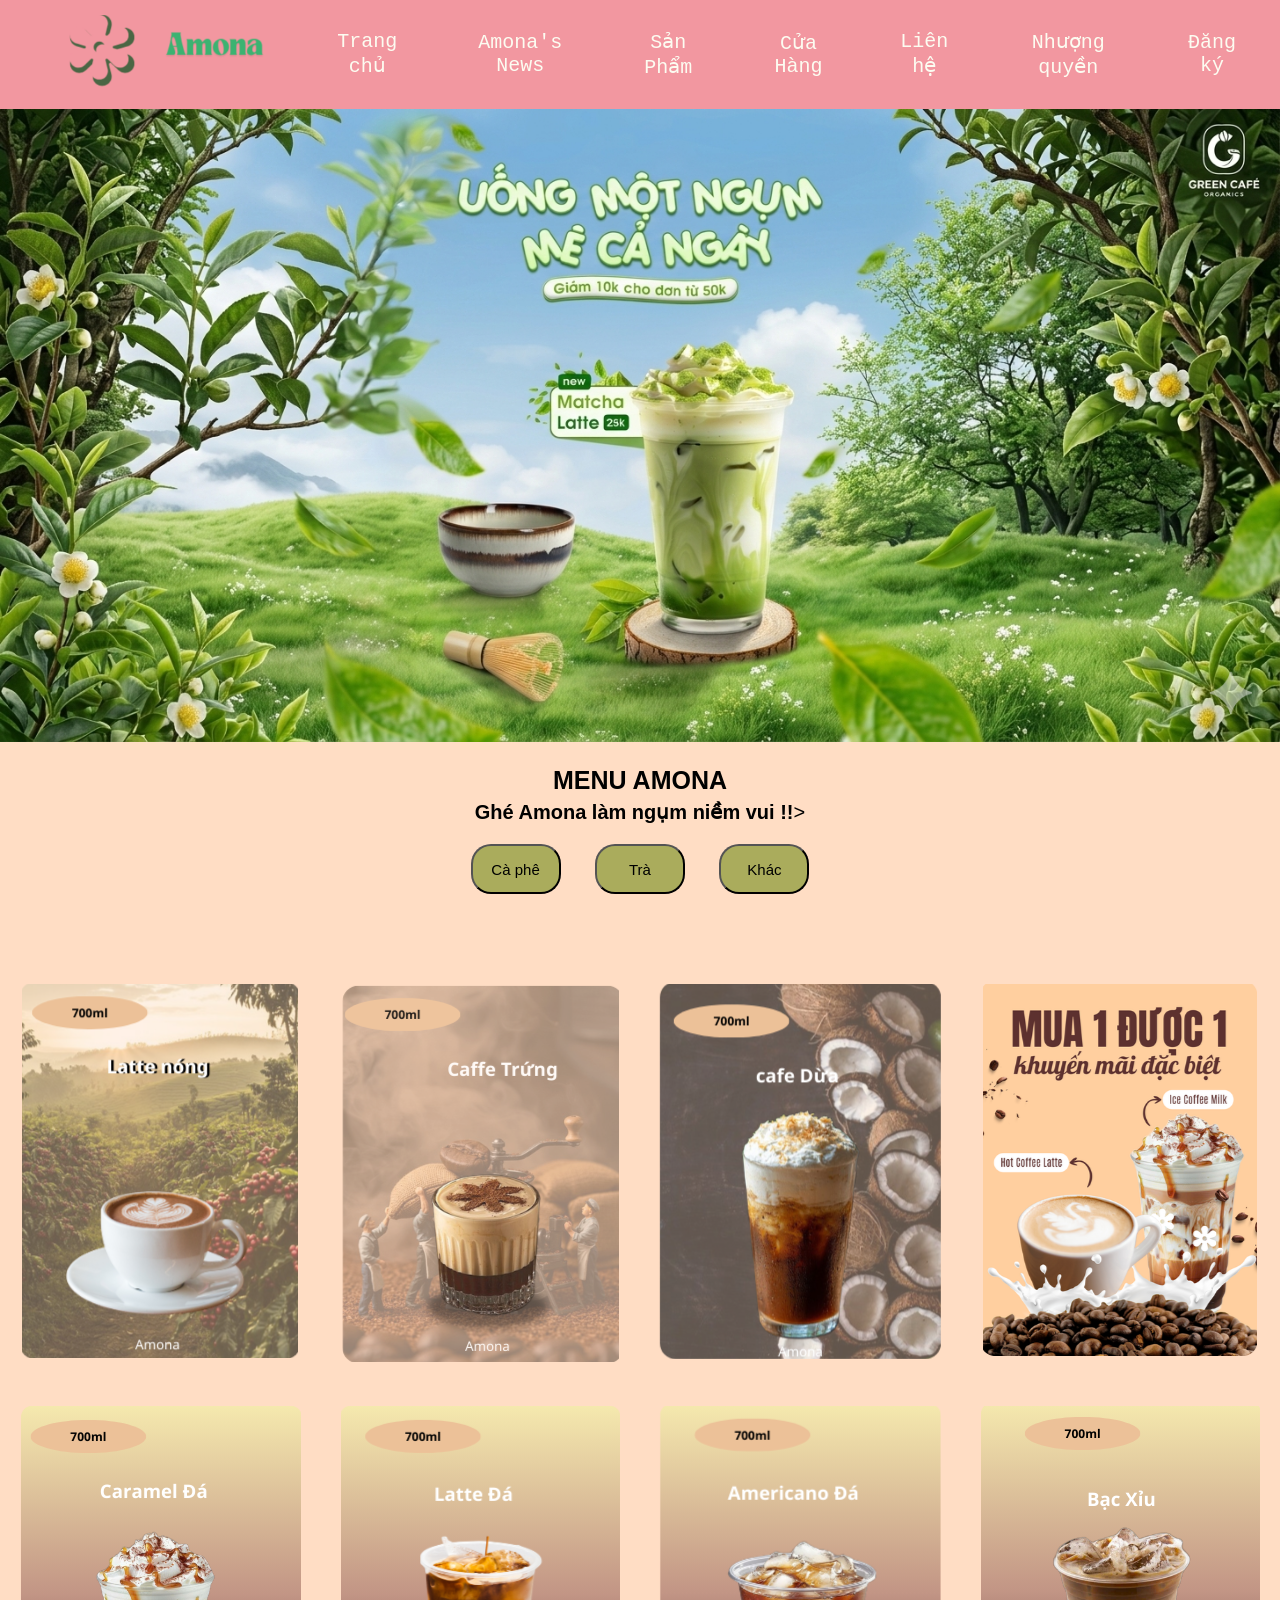
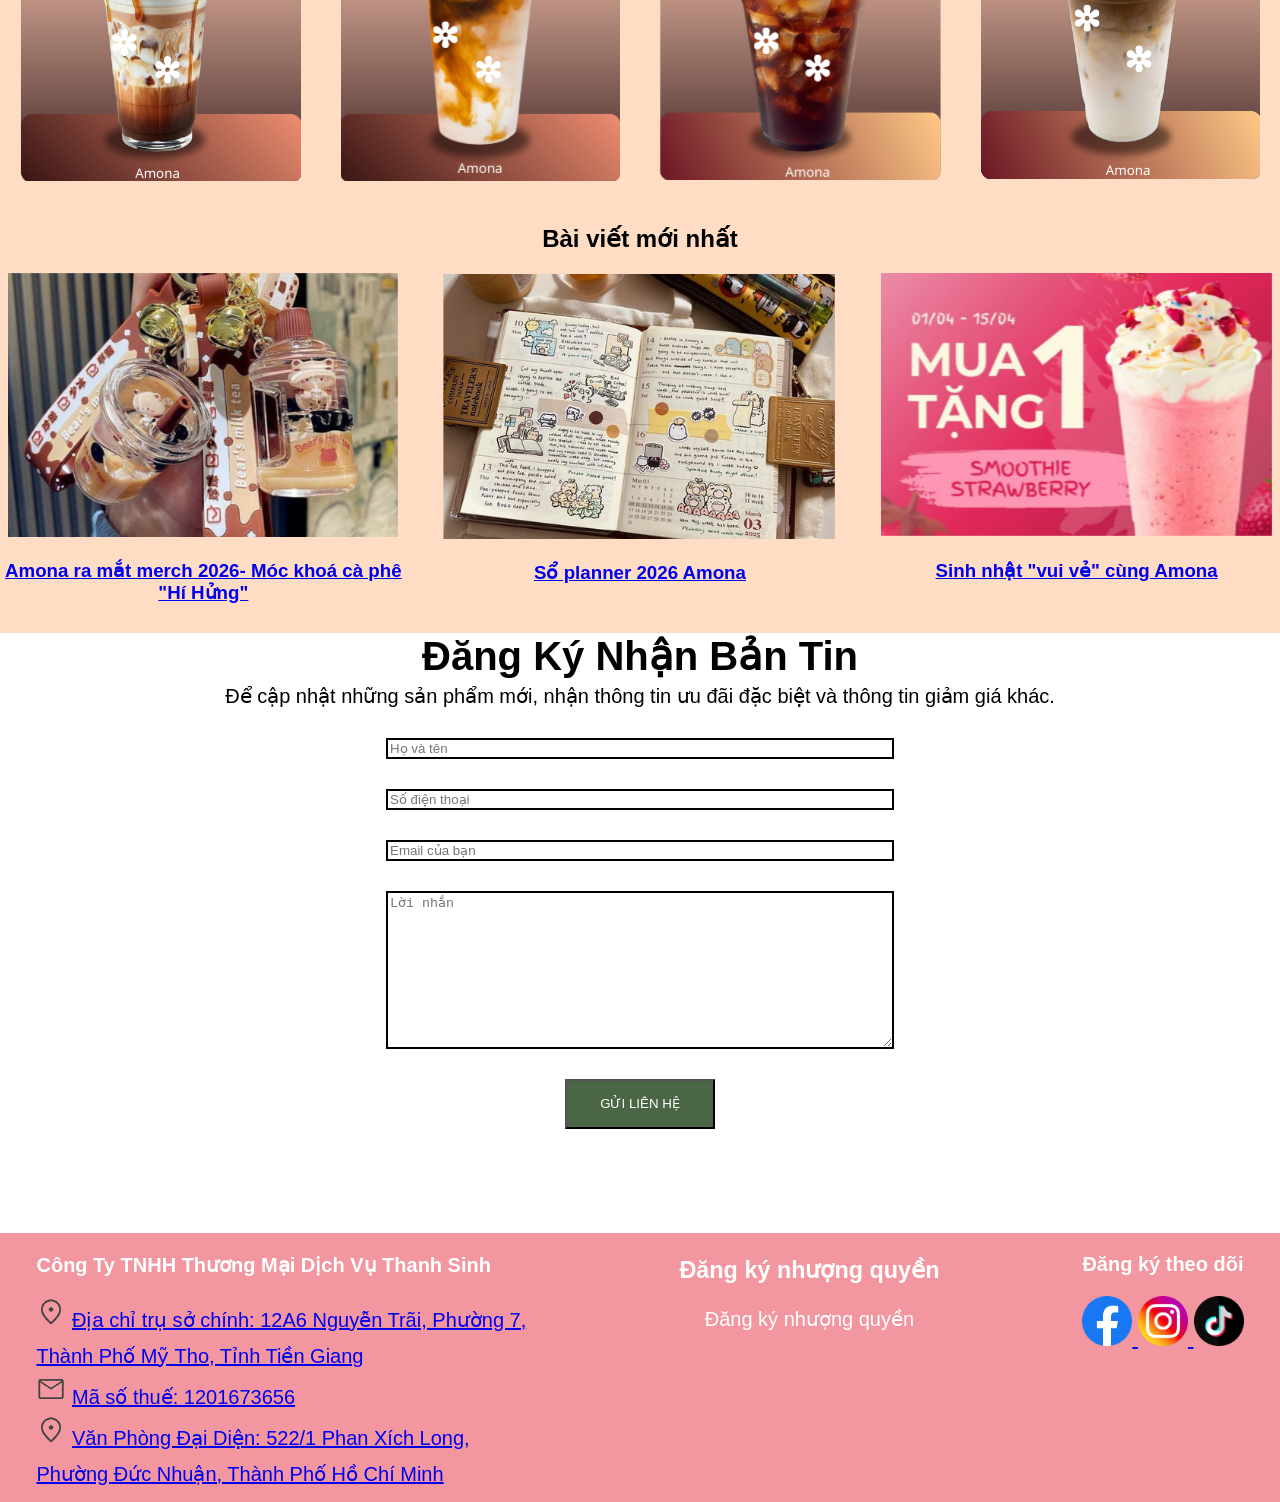
==== commit 614b5073: "Add files via upload" ====
--- a/index.html
+++ b/index.html
@@ -130,15 +130,15 @@
         <div class="thongtin">
             <p><strong>Công Ty TNHH Thương Mại Dịch Vụ Thanh Sinh</strong></p>
             <div class="tt">
-                <img src="images/icon4.png">
+                <img src="images/location.png">
                 <a href="#">Địa chỉ trụ sở chính: 12A6 Nguyễn Trãi, Phường 7, Thành Phố Mỹ Tho, Tỉnh Tiền Giang</a>
             </div>
             <div class="tt">
-                <img src="images/icon5.png">
+                <img src="images/mail.png">
                 <a href="#">Mã số thuế: 1201673656</a>
             </div>
             <div class="tt">
-                <img src="images/icon4.png">
+                <img src="images/location.png">
                 <a href="#">Văn Phòng Đại Diện: 522/1 Phan Xích Long, Phường Đức Nhuận, Thành Phố Hồ Chí Minh</a>
             </div>
         </div>
@@ -149,13 +149,13 @@
         <div class="theodoi">
             <p><strong>Đăng ký theo dõi</strong></p>
             <a href="#">
-                <img src="images/icon1.png">
+                <img src="images/facebook.png">
             </a>
             <a href="#">
-                <img src="images/icon2.png">
+                <img src="images/instagram.png">
             </a>
             <a href="#">
-                <img src="images/icon3.png">
+                <img src="images/tiktok.png">
             </a>
         </div>
     </footer>
--- a/css/style.css
+++ b/css/style.css
@@ -10,31 +10,36 @@
     display: flex;
     background-color: #f297a0;
     margin: 0;
-    padding: 0 70px;
+    padding: 0 20px;
     align-items: center;
+    justify-content: space-between;
 }
 
 .thanhdieuhuong .Menubar ul li {
     background-color: #f297a0;
     padding: 5px;
+    margin-left: 25px;
 }
 
 .thanhdieuhuong .Menubar ul li img{
-    width: 100px;
+    width: 200px;
     height: auto;
+    margin-left: 0;
 }
 
 .thanhdieuhuong .Menubar ul li a{
     color: #fcfcf1;
-    font-size:23px;
+    font-size:20px;
     text-decoration: none;
-    padding: 10px 25px;
+    padding: 10px 15px;
     display:block;
+    font-family: 'Courier New', Courier, monospace;
 }
 
 .thanhdieuhuong .Menubar ul li:hover a{
     background-color: #c66f80;
     color: #4a6644;
+    height: 100%;
 }
 
 .banner img{
@@ -147,23 +152,27 @@
 
 footer {
     display: flex;
-    gap: 50px;
     color:white;
     background-color: #f297a0;
-    display: flex;
     font-size: 20px;
+    justify-content:space-around;
 }
 
 footer .thongtin {
     display: flex;
     flex-direction: column;
     margin-bottom: 10px;
-    width: 600px;
+    width: 500px;
+    text-align: left;
 }
 
 footer .thongtin img{
-    width: 50px;
-    height: 50px;
+    width: 30px;
+    height: 30px;
+}
+
+footer .thongtin .tt a{
+    line-height: 1.8;
 }
 
 footer .thongtin img:hover{
